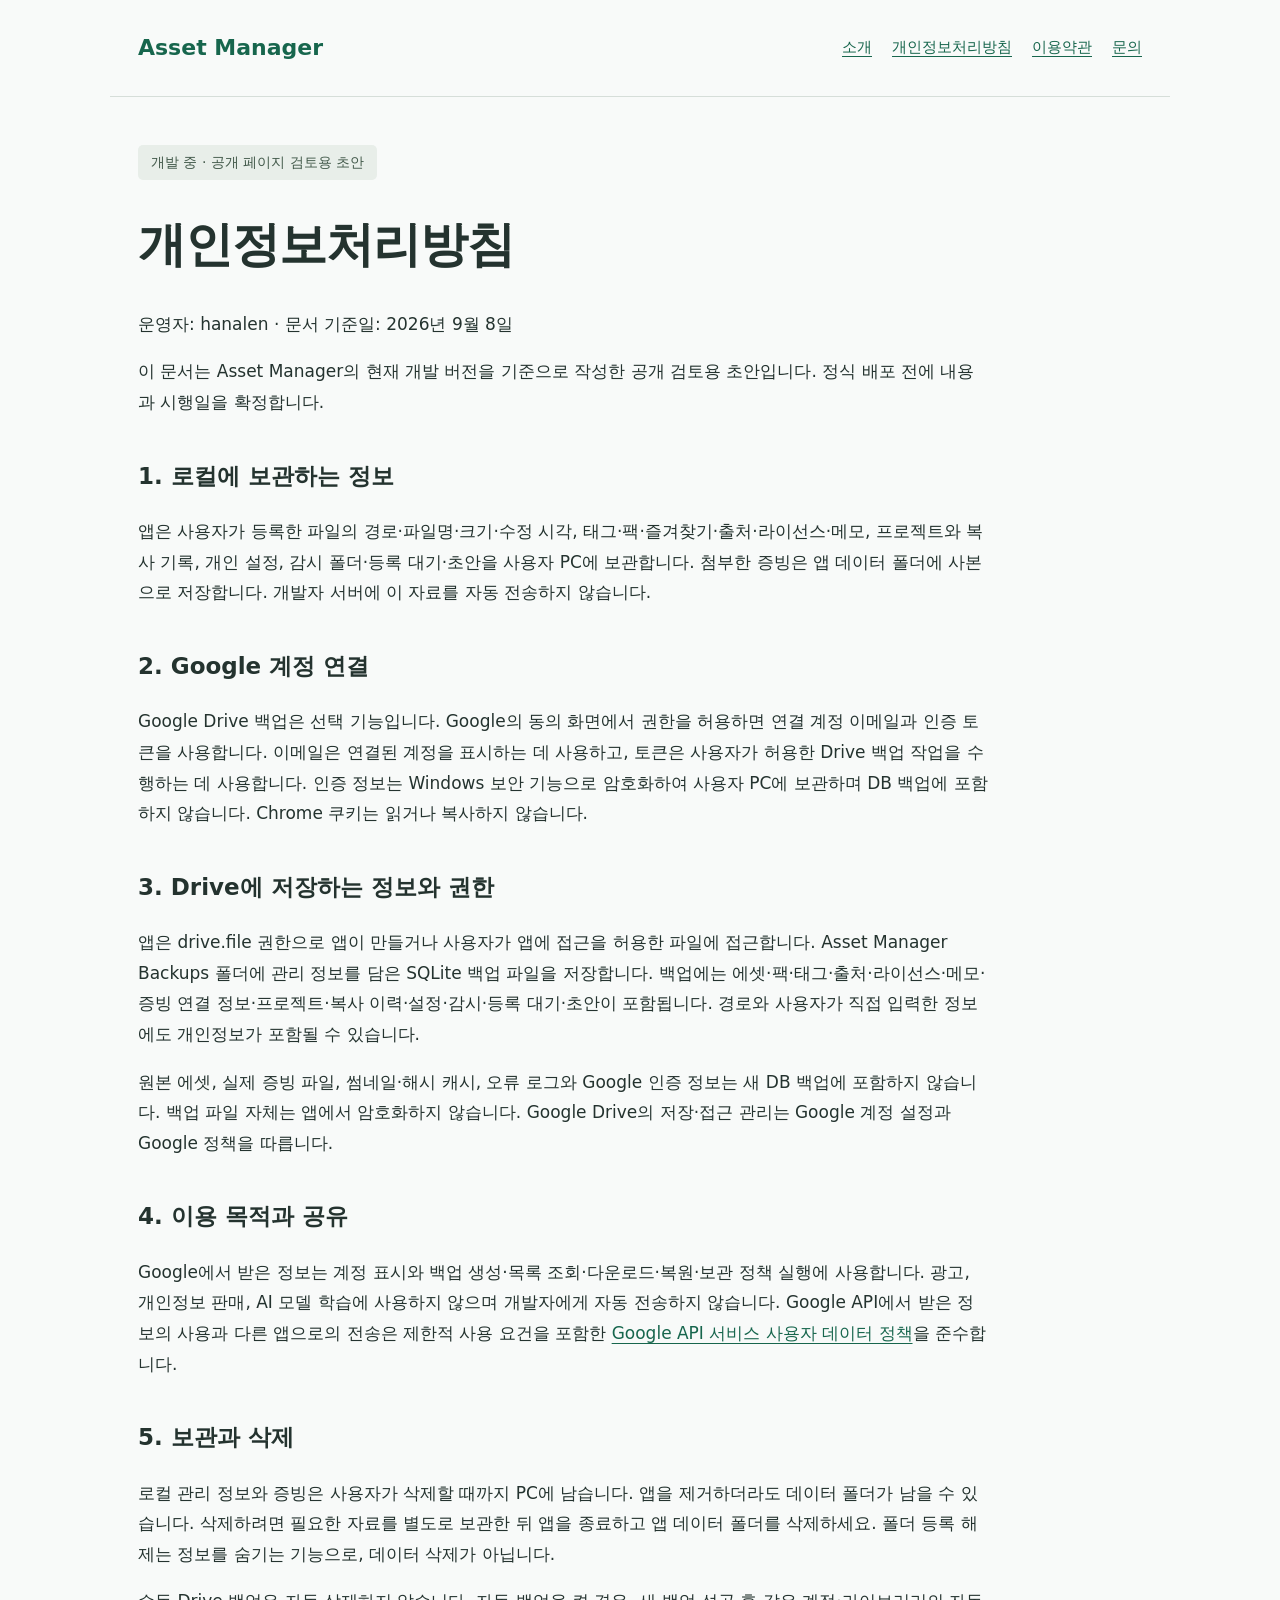
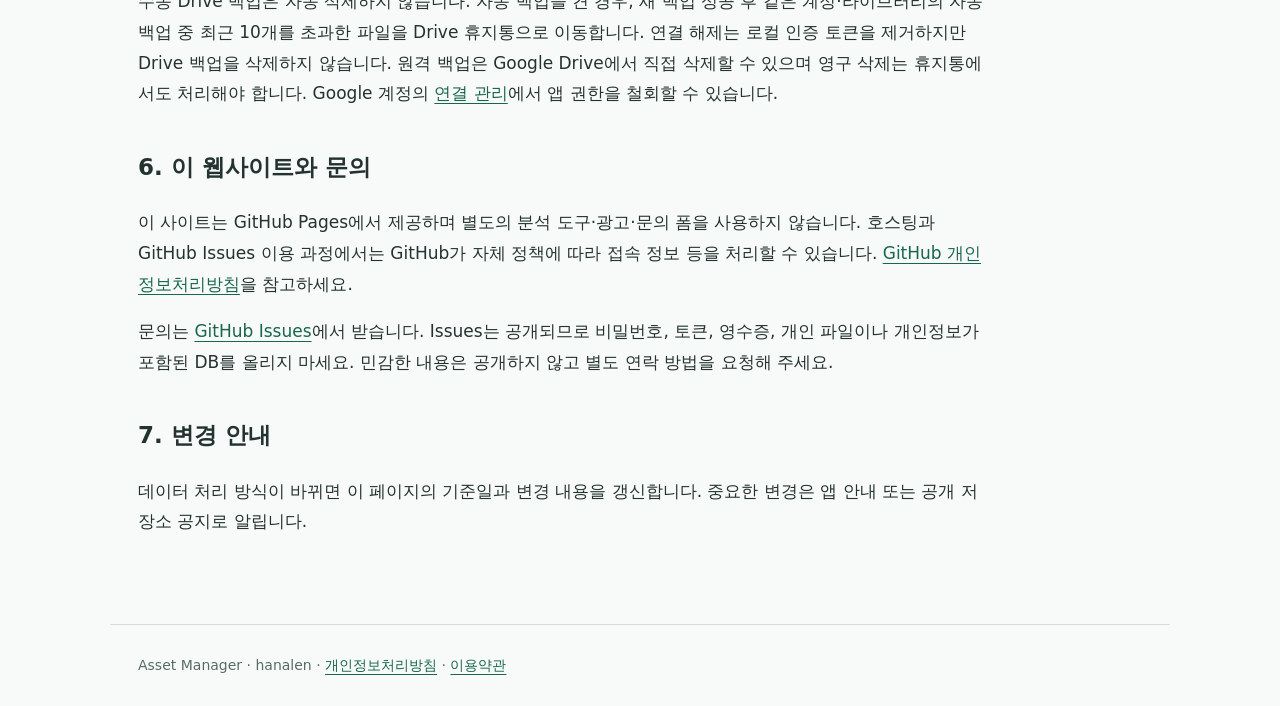
==== privacy.html @ a2750e59 "docs: prepare public app and policy drafts" ====
<!doctype html>
<html lang="ko">
  <head>
    <meta charset="utf-8" />
    <meta name="viewport" content="width=device-width, initial-scale=1" />
    <title>개인정보처리방침 · Asset Manager</title>
    <meta name="description" content="Asset Manager 로컬 에셋 관리 앱 안내" />
    <link rel="stylesheet" href="style.css" />
  </head>
  <body>
    <a class="skip" href="#main">본문으로 이동</a>
    <header>
      <a class="brand" href="index.html">Asset Manager</a>
      <nav aria-label="주 메뉴">
        <a href="index.html">소개</a><a href="privacy.html">개인정보처리방침</a
        ><a href="terms.html">이용약관</a
        ><a href="https://github.com/hanalen/asset-manager-site/issues">문의</a>
      </nav>
    </header>
    <main id="main">
      <div class="notice">개발 중 · 공개 페이지 검토용 초안</div>
      <h1>개인정보처리방침</h1>
      <p>운영자: hanalen · 문서 기준일: 2026년 9월 8일</p>
      <p>
        이 문서는 Asset Manager의 현재 개발 버전을 기준으로 작성한 공개 검토용
        초안입니다. 정식 배포 전에 내용과 시행일을 확정합니다.
      </p>
      <h2>1. 로컬에 보관하는 정보</h2>
      <p>
        앱은 사용자가 등록한 파일의 경로·파일명·크기·수정 시각,
        태그·팩·즐겨찾기·출처·라이선스·메모, 프로젝트와 복사 기록, 개인 설정,
        감시 폴더·등록 대기·초안을 사용자 PC에 보관합니다. 첨부한 증빙은 앱
        데이터 폴더에 사본으로 저장합니다. 개발자 서버에 이 자료를 자동 전송하지
        않습니다.
      </p>
      <h2>2. Google 계정 연결</h2>
      <p>
        Google Drive 백업은 선택 기능입니다. Google의 동의 화면에서 권한을
        허용하면 연결 계정 이메일과 인증 토큰을 사용합니다. 이메일은 연결된
        계정을 표시하는 데 사용하고, 토큰은 사용자가 허용한 Drive 백업 작업을
        수행하는 데 사용합니다. 인증 정보는 Windows 보안 기능으로 암호화하여
        사용자 PC에 보관하며 DB 백업에 포함하지 않습니다. Chrome 쿠키는 읽거나
        복사하지 않습니다.
      </p>
      <h2>3. Drive에 저장하는 정보와 권한</h2>
      <p>
        앱은 drive.file 권한으로 앱이 만들거나 사용자가 앱에 접근을 허용한
        파일에 접근합니다. Asset Manager Backups 폴더에 관리 정보를 담은 SQLite
        백업 파일을 저장합니다. 백업에는 에셋·팩·태그·출처·라이선스·메모·증빙
        연결 정보·프로젝트·복사 이력·설정·감시·등록 대기·초안이 포함됩니다.
        경로와 사용자가 직접 입력한 정보에도 개인정보가 포함될 수 있습니다.
      </p>
      <p>
        원본 에셋, 실제 증빙 파일, 썸네일·해시 캐시, 오류 로그와 Google 인증
        정보는 새 DB 백업에 포함하지 않습니다. 백업 파일 자체는 앱에서
        암호화하지 않습니다. Google Drive의 저장·접근 관리는 Google 계정 설정과
        Google 정책을 따릅니다.
      </p>
      <h2>4. 이용 목적과 공유</h2>
      <p>
        Google에서 받은 정보는 계정 표시와 백업 생성·목록
        조회·다운로드·복원·보관 정책 실행에 사용합니다. 광고, 개인정보 판매, AI
        모델 학습에 사용하지 않으며 개발자에게 자동 전송하지 않습니다. Google
        API에서 받은 정보의 사용과 다른 앱으로의 전송은 제한적 사용 요건을
        포함한
        <a
          href="https://developers.google.com/terms/api-services-user-data-policy"
          >Google API 서비스 사용자 데이터 정책</a
        >을 준수합니다.
      </p>
      <h2>5. 보관과 삭제</h2>
      <p>
        로컬 관리 정보와 증빙은 사용자가 삭제할 때까지 PC에 남습니다. 앱을
        제거하더라도 데이터 폴더가 남을 수 있습니다. 삭제하려면 필요한 자료를
        별도로 보관한 뒤 앱을 종료하고 앱 데이터 폴더를 삭제하세요. 폴더 등록
        해제는 정보를 숨기는 기능으로, 데이터 삭제가 아닙니다.
      </p>
      <p>
        수동 Drive 백업은 자동 삭제하지 않습니다. 자동 백업을 켠 경우, 새 백업
        성공 후 같은 계정·라이브러리의 자동 백업 중 최근 10개를 초과한 파일을
        Drive 휴지통으로 이동합니다. 연결 해제는 로컬 인증 토큰을 제거하지만
        Drive 백업을 삭제하지 않습니다. 원격 백업은 Google Drive에서 직접 삭제할
        수 있으며 영구 삭제는 휴지통에서도 처리해야 합니다. Google 계정의
        <a href="https://myaccount.google.com/connections">연결 관리</a>에서 앱
        권한을 철회할 수 있습니다.
      </p>
      <h2>6. 이 웹사이트와 문의</h2>
      <p>
        이 사이트는 GitHub Pages에서 제공하며 별도의 분석 도구·광고·문의 폼을
        사용하지 않습니다. 호스팅과 GitHub Issues 이용 과정에서는 GitHub가 자체
        정책에 따라 접속 정보 등을 처리할 수 있습니다.
        <a
          href="https://docs.github.com/site-policy/privacy-policies/github-general-privacy-statement"
          >GitHub 개인정보처리방침</a
        >을 참고하세요.
      </p>
      <p>
        문의는
        <a href="https://github.com/hanalen/asset-manager-site/issues"
          >GitHub Issues</a
        >에서 받습니다. Issues는 공개되므로 비밀번호, 토큰, 영수증, 개인
        파일이나 개인정보가 포함된 DB를 올리지 마세요. 민감한 내용은 공개하지
        않고 별도 연락 방법을 요청해 주세요.
      </p>
      <h2>7. 변경 안내</h2>
      <p>
        데이터 처리 방식이 바뀌면 이 페이지의 기준일과 변경 내용을 갱신합니다.
        중요한 변경은 앱 안내 또는 공개 저장소 공지로 알립니다.
      </p>
    </main>
    <footer>
      Asset Manager · hanalen · <a href="privacy.html">개인정보처리방침</a> ·
      <a href="terms.html">이용약관</a>
    </footer>
  </body>
</html>
---- style.css ----
* {
  box-sizing: border-box;
}
body {
  margin: 0;
  background: #f8faf9;
  color: #24332f;
  font:
    17px/1.8 system-ui,
    sans-serif;
}
a {
  color: #17664d;
  text-underline-offset: 4px;
}
header,
main,
footer {
  max-width: 1060px;
  margin: auto;
  padding: 28px;
}
header {
  display: flex;
  align-items: center;
  justify-content: space-between;
  gap: 24px;
  border-bottom: 1px solid #d6ded9;
}
.brand {
  font-weight: 750;
  font-size: 22px;
  text-decoration: none;
}
nav {
  display: flex;
  gap: 20px;
  flex-wrap: wrap;
  font-size: 15px;
}
main {
  padding-top: 48px;
  padding-bottom: 70px;
}
h1 {
  font-size: clamp(30px, 4vw, 48px);
  line-height: 1.35;
  letter-spacing: -1px;
}
h2 {
  font-size: 23px;
  margin-top: 38px;
}
p {
  max-width: 850px;
}
.lead {
  font-size: 21px;
  color: #4b5d54;
}
.notice {
  display: inline-block;
  background: #e8eee9;
  color: #435a4b;
  padding: 5px 13px;
  border-radius: 5px;
  font-size: 14px;
}
.grid {
  display: grid;
  grid-template-columns: repeat(3, 1fr);
  gap: 22px;
  margin: 40px 0;
}
.grid section {
  background: white;
  padding: 24px;
  border: 1px solid #d6ded9;
  border-radius: 12px;
}
.grid h2 {
  margin-top: 0;
  font-size: 20px;
}
.button {
  display: inline-block;
  background: #17664d;
  color: white;
  padding: 10px 18px;
  border-radius: 6px;
  text-decoration: none;
  margin-right: 18px;
}
footer {
  border-top: 1px solid #d6ded9;
  font-size: 14px;
  color: #586c62;
}
.skip {
  position: absolute;
  left: -9999px;
}
.skip:focus {
  left: 12px;
  top: 12px;
  background: white;
  padding: 12px;
}
a:focus-visible {
  outline: 3px solid #cf7b14;
  outline-offset: 5px;
}
@media (max-width: 700px) {
  header {
    align-items: flex-start;
    flex-direction: column;
  }
  .grid {
    grid-template-columns: 1fr;
  }
  header,
  main,
  footer {
    padding: 22px;
  }
  nav {
    gap: 14px;
  }
}
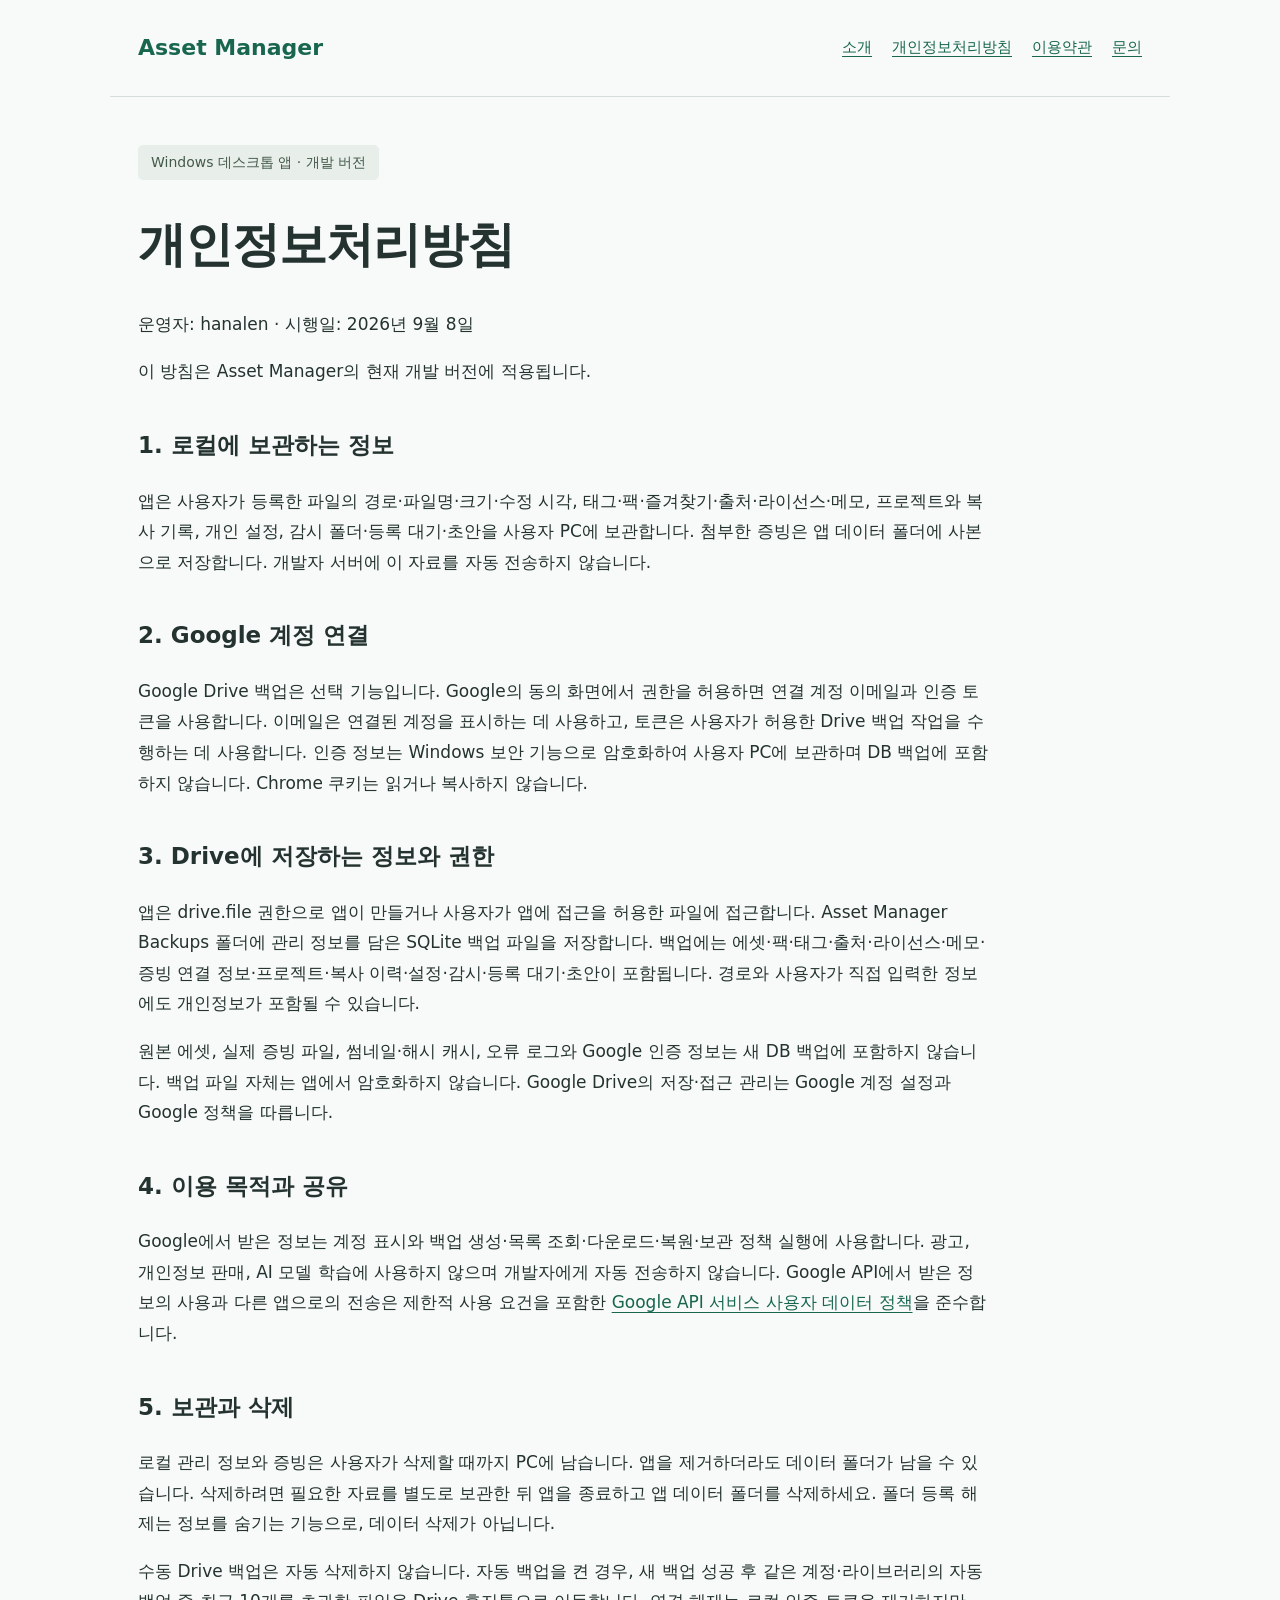
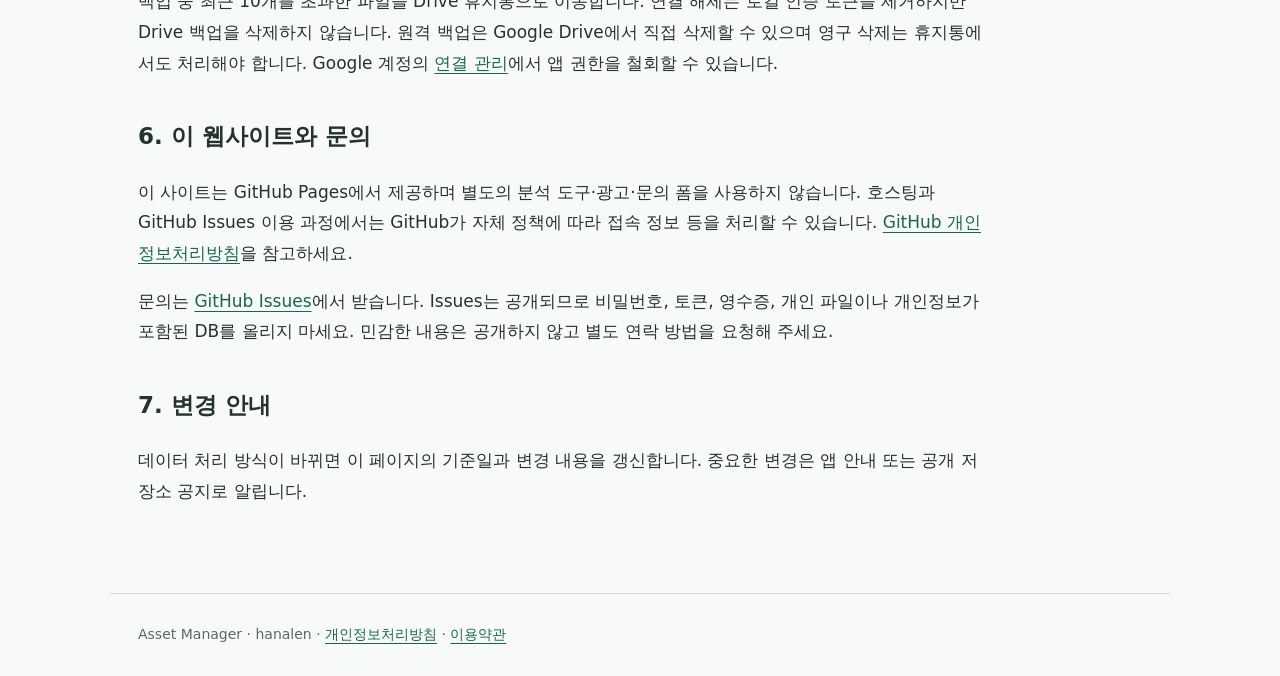
==== commit d95c50cf: "docs: publish current app policies" ====
--- a/privacy.html
+++ b/privacy.html
@@ -18,13 +18,10 @@
       </nav>
     </header>
     <main id="main">
-      <div class="notice">개발 중 · 공개 페이지 검토용 초안</div>
+      <div class="notice">Windows 데스크톱 앱 · 개발 버전</div>
       <h1>개인정보처리방침</h1>
-      <p>운영자: hanalen · 문서 기준일: 2026년 9월 8일</p>
-      <p>
-        이 문서는 Asset Manager의 현재 개발 버전을 기준으로 작성한 공개 검토용
-        초안입니다. 정식 배포 전에 내용과 시행일을 확정합니다.
-      </p>
+      <p>운영자: hanalen · 시행일: 2026년 9월 8일</p>
+      <p>이 방침은 Asset Manager의 현재 개발 버전에 적용됩니다.</p>
       <h2>1. 로컬에 보관하는 정보</h2>
       <p>
         앱은 사용자가 등록한 파일의 경로·파일명·크기·수정 시각,
